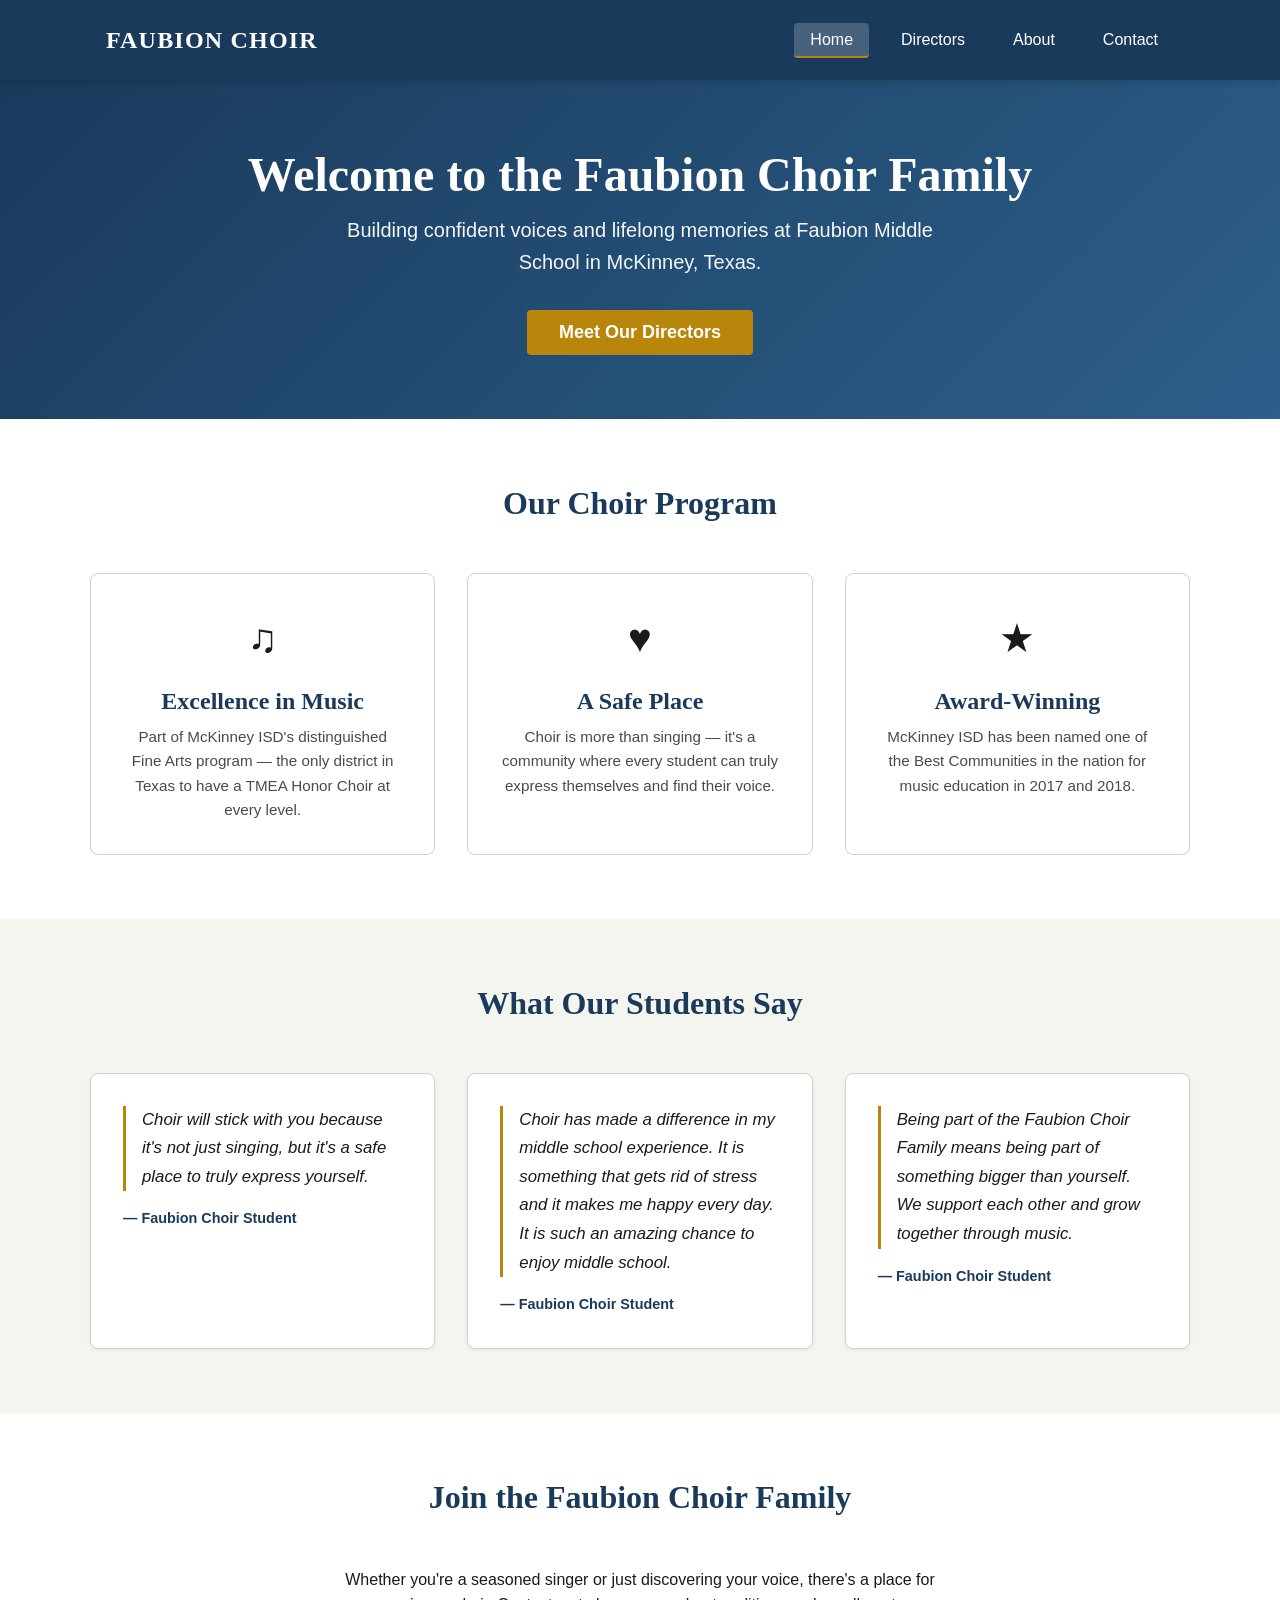
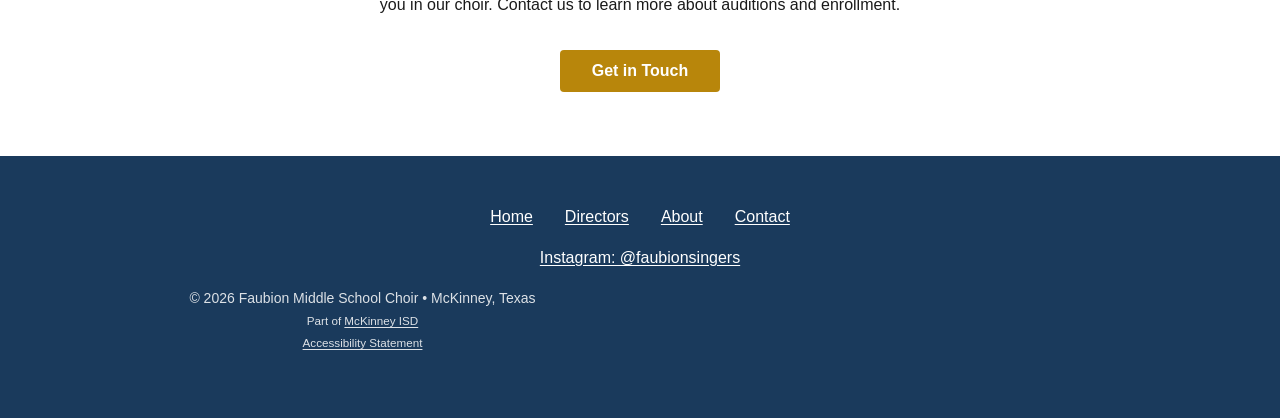
==== index.html @ 10876314 "Add ADA/WCAG 2.1 AA compliant Faubion Choir website Create a fully accessible version of faubionchoi" ====
<!DOCTYPE html>
<html lang="en">
<head>
  <meta charset="UTF-8">
  <meta name="viewport" content="width=device-width, initial-scale=1.0">
  <meta name="description" content="Welcome to the Faubion Choir Family at Faubion Middle School in McKinney, Texas. Join our award-winning choir program led by Ms. Bridgette Pineau.">
  <title>FAUBION CHOIR - Home</title>
  <link rel="stylesheet" href="css/style.css">
</head>
<body>
  <!-- Skip Navigation - ADA requirement for keyboard users -->
  <a href="#main-content" class="skip-link">Skip to main content</a>

  <!-- Site Header -->
  <header class="site-header" role="banner">
    <div class="header-inner">
      <div class="site-logo">
        <a href="index.html" aria-label="Faubion Choir - Home">FAUBION CHOIR</a>
      </div>

      <button id="nav-toggle" class="nav-toggle" aria-expanded="false" aria-controls="main-nav" aria-label="Toggle navigation menu">
        <span class="hamburger-icon" aria-hidden="true">&#9776;</span>
        <span class="close-icon" aria-hidden="true">&#10005;</span>
      </button>

      <nav id="main-nav" class="main-nav" aria-label="Main navigation">
        <ul role="list">
          <li><a href="index.html" aria-current="page">Home</a></li>
          <li><a href="directors.html">Directors</a></li>
          <li><a href="about.html">About</a></li>
          <li><a href="contact.html">Contact</a></li>
        </ul>
      </nav>
    </div>
  </header>

  <!-- Main Content -->
  <main id="main-content">
    <!-- Hero Section -->
    <section class="hero" aria-labelledby="hero-heading">
      <h1 id="hero-heading">Welcome to the Faubion Choir Family</h1>
      <p>Building confident voices and lifelong memories at Faubion Middle School in McKinney, Texas.</p>
      <a href="directors.html" class="cta-btn">Meet Our Directors</a>
    </section>

    <!-- About the Program -->
    <section class="section" aria-labelledby="about-heading">
      <div class="section-inner">
        <h2 id="about-heading">Our Choir Program</h2>
        <div class="info-grid">
          <div class="info-card">
            <span class="icon" aria-hidden="true">&#9835;</span>
            <h3>Excellence in Music</h3>
            <p>Part of McKinney ISD's distinguished Fine Arts program &mdash; the only district in Texas to have a TMEA Honor Choir at every level.</p>
          </div>
          <div class="info-card">
            <span class="icon" aria-hidden="true">&#9829;</span>
            <h3>A Safe Place</h3>
            <p>Choir is more than singing &mdash; it's a community where every student can truly express themselves and find their voice.</p>
          </div>
          <div class="info-card">
            <span class="icon" aria-hidden="true">&#9733;</span>
            <h3>Award-Winning</h3>
            <p>McKinney ISD has been named one of the Best Communities in the nation for music education in 2017 and 2018.</p>
          </div>
        </div>
      </div>
    </section>

    <!-- Student Testimonials -->
    <section class="section section--alt" aria-labelledby="testimonials-heading">
      <div class="section-inner">
        <h2 id="testimonials-heading">What Our Students Say</h2>
        <div class="testimonials">
          <div class="testimonial-card">
            <blockquote>
              <p>Choir will stick with you because it's not just singing, but it's a safe place to truly express yourself.</p>
            </blockquote>
            <cite>&mdash; Faubion Choir Student</cite>
          </div>
          <div class="testimonial-card">
            <blockquote>
              <p>Choir has made a difference in my middle school experience. It is something that gets rid of stress and it makes me happy every day. It is such an amazing chance to enjoy middle school.</p>
            </blockquote>
            <cite>&mdash; Faubion Choir Student</cite>
          </div>
          <div class="testimonial-card">
            <blockquote>
              <p>Being part of the Faubion Choir Family means being part of something bigger than yourself. We support each other and grow together through music.</p>
            </blockquote>
            <cite>&mdash; Faubion Choir Student</cite>
          </div>
        </div>
      </div>
    </section>

    <!-- Call to Action -->
    <section class="section" aria-labelledby="join-heading">
      <div class="section-inner" style="text-align: center;">
        <h2 id="join-heading">Join the Faubion Choir Family</h2>
        <p style="margin: 0 auto var(--space-lg); max-width: 600px;">Whether you're a seasoned singer or just discovering your voice, there's a place for you in our choir. Contact us to learn more about auditions and enrollment.</p>
        <a href="contact.html" class="cta-btn" style="background-color: var(--color-accent); color: var(--color-white); display: inline-block; padding: var(--space-sm) var(--space-lg); text-decoration: none; font-weight: 600; border-radius: 4px;">Get in Touch</a>
      </div>
    </section>
  </main>

  <!-- Site Footer -->
  <footer class="site-footer" role="contentinfo">
    <div class="footer-inner">
      <nav class="footer-nav" aria-label="Footer navigation">
        <ul role="list">
          <li><a href="index.html">Home</a></li>
          <li><a href="directors.html">Directors</a></li>
          <li><a href="about.html">About</a></li>
          <li><a href="contact.html">Contact</a></li>
        </ul>
      </nav>
      <div class="footer-social">
        <a href="https://www.instagram.com/faubionsingers/" target="_blank" rel="noopener noreferrer" aria-label="Faubion Choir on Instagram (opens in new window)">
          Instagram: @faubionsingers
        </a>
      </div>
      <p class="footer-copy">
        &copy; 2026 Faubion Middle School Choir &bull; McKinney, Texas<br>
        <small>Part of <a href="https://www.mckinneyisd.net" target="_blank" rel="noopener noreferrer">McKinney ISD</a></small><br>
        <small><a href="accessibility.html">Accessibility Statement</a></small>
      </p>
    </div>
  </footer>

  <script src="js/main.js"></script>
</body>
</html>
---- css/style.css ----
/* ===== CSS Custom Properties ===== */
:root {
  /* Colors - WCAG AA contrast ratios verified */
  --color-primary: #1a3a5c;       /* Dark navy - 10.5:1 on white */
  --color-primary-light: #2c5f8a; /* Medium navy - 5.2:1 on white */
  --color-accent: #b8860b;        /* Dark goldenrod - 4.6:1 on white */
  --color-accent-dark: #8b6508;   /* Darker gold - 5.8:1 on white */
  --color-text: #1a1a1a;          /* Near black - 16.6:1 on white */
  --color-text-light: #4a4a4a;    /* Dark gray - 8.6:1 on white */
  --color-bg: #ffffff;
  --color-bg-alt: #f5f5f0;
  --color-bg-dark: #1a3a5c;
  --color-border: #d0d0d0;
  --color-focus: #2c5f8a;
  --color-white: #ffffff;
  --color-error: #c0392b;

  /* Typography */
  --font-heading: 'Georgia', 'Times New Roman', serif;
  --font-body: 'Segoe UI', 'Helvetica Neue', Arial, sans-serif;

  /* Spacing */
  --space-xs: 0.25rem;
  --space-sm: 0.5rem;
  --space-md: 1rem;
  --space-lg: 2rem;
  --space-xl: 3rem;
  --space-2xl: 4rem;

  /* Layout */
  --max-width: 1100px;
  --header-height: 80px;
}

/* ===== Reset & Base ===== */
*,
*::before,
*::after {
  box-sizing: border-box;
  margin: 0;
  padding: 0;
}

html {
  font-size: 100%;
  scroll-behavior: smooth;
}

/* Respect reduced motion preference */
@media (prefers-reduced-motion: reduce) {
  html {
    scroll-behavior: auto;
  }
  *,
  *::before,
  *::after {
    animation-duration: 0.01ms !important;
    animation-iteration-count: 1 !important;
    transition-duration: 0.01ms !important;
  }
}

body {
  font-family: var(--font-body);
  font-size: 1rem;
  line-height: 1.6;
  color: var(--color-text);
  background-color: var(--color-bg);
  -webkit-text-size-adjust: 100%;
}

/* ===== Focus Styles (ADA Critical) ===== */
:focus-visible {
  outline: 3px solid var(--color-focus);
  outline-offset: 2px;
}

:focus:not(:focus-visible) {
  outline: none;
}

/* ===== Skip Navigation (ADA Critical) ===== */
.skip-link {
  position: absolute;
  top: -100%;
  left: var(--space-md);
  background: var(--color-primary);
  color: var(--color-white);
  padding: var(--space-sm) var(--space-md);
  z-index: 1000;
  font-size: 0.875rem;
  text-decoration: none;
  border-radius: 0 0 4px 4px;
}

.skip-link:focus {
  top: 0;
}

/* ===== Typography ===== */
h1, h2, h3, h4 {
  font-family: var(--font-heading);
  color: var(--color-primary);
  line-height: 1.3;
}

h1 {
  font-size: clamp(1.75rem, 4vw, 2.5rem);
  margin-bottom: var(--space-md);
}

h2 {
  font-size: clamp(1.5rem, 3vw, 2rem);
  margin-bottom: var(--space-md);
}

h3 {
  font-size: clamp(1.125rem, 2.5vw, 1.5rem);
  margin-bottom: var(--space-sm);
}

p {
  margin-bottom: var(--space-md);
  max-width: 70ch; /* Improve readability */
}

a {
  color: var(--color-primary-light);
  text-decoration: underline;
  text-underline-offset: 2px;
}

a:hover {
  color: var(--color-accent-dark);
}

img {
  max-width: 100%;
  height: auto;
  display: block;
}

/* ===== Visually Hidden (Screen Reader Only) ===== */
.sr-only {
  position: absolute;
  width: 1px;
  height: 1px;
  padding: 0;
  margin: -1px;
  overflow: hidden;
  clip: rect(0, 0, 0, 0);
  white-space: nowrap;
  border: 0;
}

/* ===== Header & Navigation ===== */
.site-header {
  background-color: var(--color-bg-dark);
  color: var(--color-white);
  position: sticky;
  top: 0;
  z-index: 100;
  box-shadow: 0 2px 8px rgba(0, 0, 0, 0.15);
}

.header-inner {
  max-width: var(--max-width);
  margin: 0 auto;
  padding: 0 var(--space-md);
  display: flex;
  align-items: center;
  justify-content: space-between;
  min-height: var(--header-height);
}

.site-logo a {
  color: var(--color-white);
  text-decoration: none;
  font-family: var(--font-heading);
  font-size: 1.5rem;
  font-weight: bold;
  letter-spacing: 0.05em;
}

.site-logo a:hover,
.site-logo a:focus-visible {
  color: var(--color-accent);
}

/* Main Navigation */
.main-nav ul {
  list-style: none;
  display: flex;
  gap: var(--space-md);
}

.main-nav a {
  color: var(--color-white);
  text-decoration: none;
  padding: var(--space-sm) var(--space-md);
  font-size: 1rem;
  font-weight: 500;
  border-radius: 4px;
  transition: background-color 0.2s ease;
}

.main-nav a:hover,
.main-nav a:focus-visible {
  background-color: rgba(255, 255, 255, 0.15);
}

.main-nav a[aria-current="page"] {
  background-color: rgba(255, 255, 255, 0.2);
  border-bottom: 2px solid var(--color-accent);
}

/* Mobile Nav Toggle */
.nav-toggle {
  display: none;
  background: none;
  border: none;
  color: var(--color-white);
  font-size: 1.5rem;
  cursor: pointer;
  padding: var(--space-sm);
  line-height: 1;
}

.nav-toggle[aria-expanded="true"] .hamburger-icon {
  display: none;
}

.nav-toggle[aria-expanded="false"] .close-icon,
.nav-toggle:not([aria-expanded]) .close-icon {
  display: none;
}

.nav-toggle[aria-expanded="true"] .close-icon {
  display: inline;
}

/* ===== Hero Section ===== */
.hero {
  background-color: var(--color-bg-dark);
  color: var(--color-white);
  text-align: center;
  padding: var(--space-2xl) var(--space-md);
  background-image: linear-gradient(135deg, var(--color-primary) 0%, #2c5f8a 100%);
}

.hero h1 {
  color: var(--color-white);
  font-size: clamp(2rem, 5vw, 3rem);
  margin-bottom: var(--space-sm);
}

.hero p {
  font-size: clamp(1rem, 2.5vw, 1.25rem);
  max-width: 600px;
  margin: 0 auto var(--space-lg);
  opacity: 0.95;
}

.hero .cta-btn {
  display: inline-block;
  background-color: var(--color-accent);
  color: var(--color-white);
  padding: var(--space-sm) var(--space-lg);
  text-decoration: none;
  font-size: 1.125rem;
  font-weight: 600;
  border-radius: 4px;
  transition: background-color 0.2s ease;
}

.hero .cta-btn:hover,
.hero .cta-btn:focus-visible {
  background-color: var(--color-accent-dark);
}

/* ===== Main Content ===== */
main {
  min-height: 60vh;
}

.container {
  max-width: var(--max-width);
  margin: 0 auto;
  padding: var(--space-2xl) var(--space-md);
}

/* ===== Section Styles ===== */
.section {
  padding: var(--space-2xl) var(--space-md);
}

.section--alt {
  background-color: var(--color-bg-alt);
}

.section-inner {
  max-width: var(--max-width);
  margin: 0 auto;
}

.section h2 {
  text-align: center;
  margin-bottom: var(--space-xl);
}

/* ===== Testimonials ===== */
.testimonials {
  display: grid;
  grid-template-columns: repeat(auto-fit, minmax(280px, 1fr));
  gap: var(--space-lg);
}

.testimonial-card {
  background: var(--color-bg);
  border: 1px solid var(--color-border);
  border-radius: 8px;
  padding: var(--space-lg);
  box-shadow: 0 2px 4px rgba(0, 0, 0, 0.05);
}

.testimonial-card blockquote {
  font-style: italic;
  font-size: 1.05rem;
  line-height: 1.7;
  color: var(--color-text);
  margin-bottom: var(--space-md);
  border-left: 3px solid var(--color-accent);
  padding-left: var(--space-md);
}

.testimonial-card cite {
  display: block;
  font-style: normal;
  font-weight: 600;
  color: var(--color-primary);
  font-size: 0.9rem;
}

/* ===== Director Cards ===== */
.directors-grid {
  display: grid;
  grid-template-columns: repeat(auto-fit, minmax(300px, 1fr));
  gap: var(--space-xl);
}

.director-card {
  background: var(--color-bg);
  border: 1px solid var(--color-border);
  border-radius: 8px;
  overflow: hidden;
  box-shadow: 0 2px 8px rgba(0, 0, 0, 0.08);
}

.director-card .director-photo {
  width: 100%;
  aspect-ratio: 4 / 3;
  object-fit: cover;
  background-color: var(--color-bg-alt);
}

.director-card .director-info {
  padding: var(--space-lg);
}

.director-card h3 {
  margin-bottom: var(--space-xs);
}

.director-card .director-title {
  color: var(--color-accent-dark);
  font-weight: 600;
  font-size: 0.95rem;
  margin-bottom: var(--space-md);
}

.director-card p {
  color: var(--color-text-light);
  font-size: 0.95rem;
  line-height: 1.7;
}

/* ===== Info Cards ===== */
.info-grid {
  display: grid;
  grid-template-columns: repeat(auto-fit, minmax(250px, 1fr));
  gap: var(--space-lg);
}

.info-card {
  text-align: center;
  padding: var(--space-lg);
  background: var(--color-bg);
  border-radius: 8px;
  border: 1px solid var(--color-border);
}

.info-card .icon {
  font-size: 2.5rem;
  margin-bottom: var(--space-md);
  display: block;
}

.info-card h3 {
  margin-bottom: var(--space-sm);
}

.info-card p {
  color: var(--color-text-light);
  font-size: 0.95rem;
  margin: 0 auto;
}

/* ===== Footer ===== */
.site-footer {
  background-color: var(--color-bg-dark);
  color: var(--color-white);
  text-align: center;
  padding: var(--space-xl) var(--space-md);
}

.footer-inner {
  max-width: var(--max-width);
  margin: 0 auto;
}

.site-footer a {
  color: var(--color-white);
  text-decoration: underline;
}

.site-footer a:hover,
.site-footer a:focus-visible {
  color: var(--color-accent);
}

.footer-nav {
  margin-bottom: var(--space-md);
}

.footer-nav ul {
  list-style: none;
  display: flex;
  justify-content: center;
  gap: var(--space-lg);
  flex-wrap: wrap;
}

.footer-social {
  margin-bottom: var(--space-md);
}

.footer-social a {
  display: inline-flex;
  align-items: center;
  gap: var(--space-xs);
  margin: 0 var(--space-sm);
}

.footer-copy {
  font-size: 0.875rem;
  opacity: 0.85;
}

/* ===== Responsive Design ===== */
@media (max-width: 768px) {
  .nav-toggle {
    display: block;
  }

  .main-nav {
    display: none;
    position: absolute;
    top: var(--header-height);
    left: 0;
    right: 0;
    background-color: var(--color-bg-dark);
    box-shadow: 0 4px 8px rgba(0, 0, 0, 0.2);
  }

  .main-nav.is-open {
    display: block;
  }

  .main-nav ul {
    flex-direction: column;
    padding: var(--space-md);
    gap: var(--space-xs);
  }

  .main-nav a {
    display: block;
    padding: var(--space-sm) var(--space-md);
  }

  .hero {
    padding: var(--space-xl) var(--space-md);
  }

  .directors-grid {
    grid-template-columns: 1fr;
  }

  .footer-nav ul {
    flex-direction: column;
    gap: var(--space-sm);
  }
}

/* ===== High Contrast Mode ===== */
@media (prefers-contrast: high) {
  :root {
    --color-border: #000000;
    --color-text-light: #1a1a1a;
  }

  .testimonial-card,
  .director-card,
  .info-card {
    border-width: 2px;
  }
}

/* ===== Print Styles ===== */
@media print {
  .site-header,
  .site-footer,
  .skip-link,
  .nav-toggle {
    display: none;
  }

  body {
    font-size: 12pt;
    color: #000;
    background: #fff;
  }

  a {
    color: #000;
    text-decoration: underline;
  }

  .hero {
    background: #fff;
    color: #000;
    padding: 1rem 0;
  }

  .hero h1 {
    color: #000;
  }
}
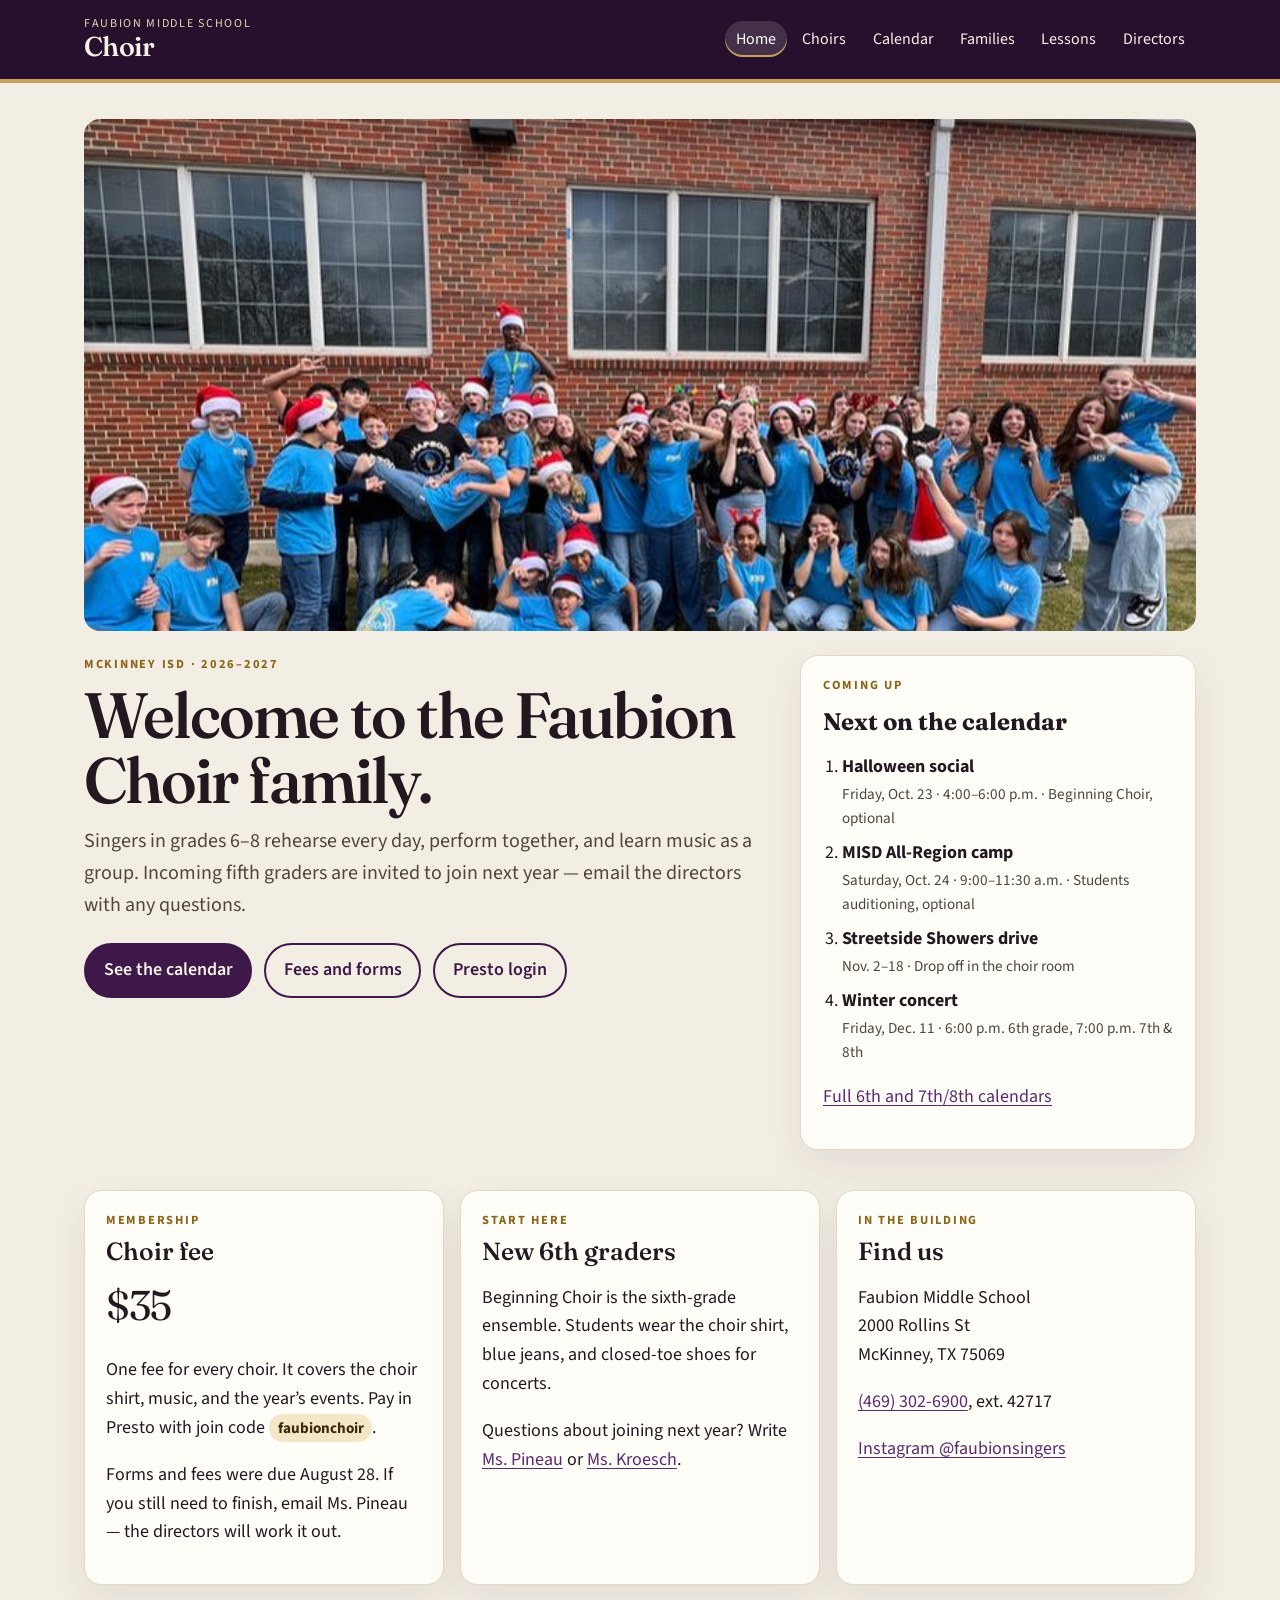
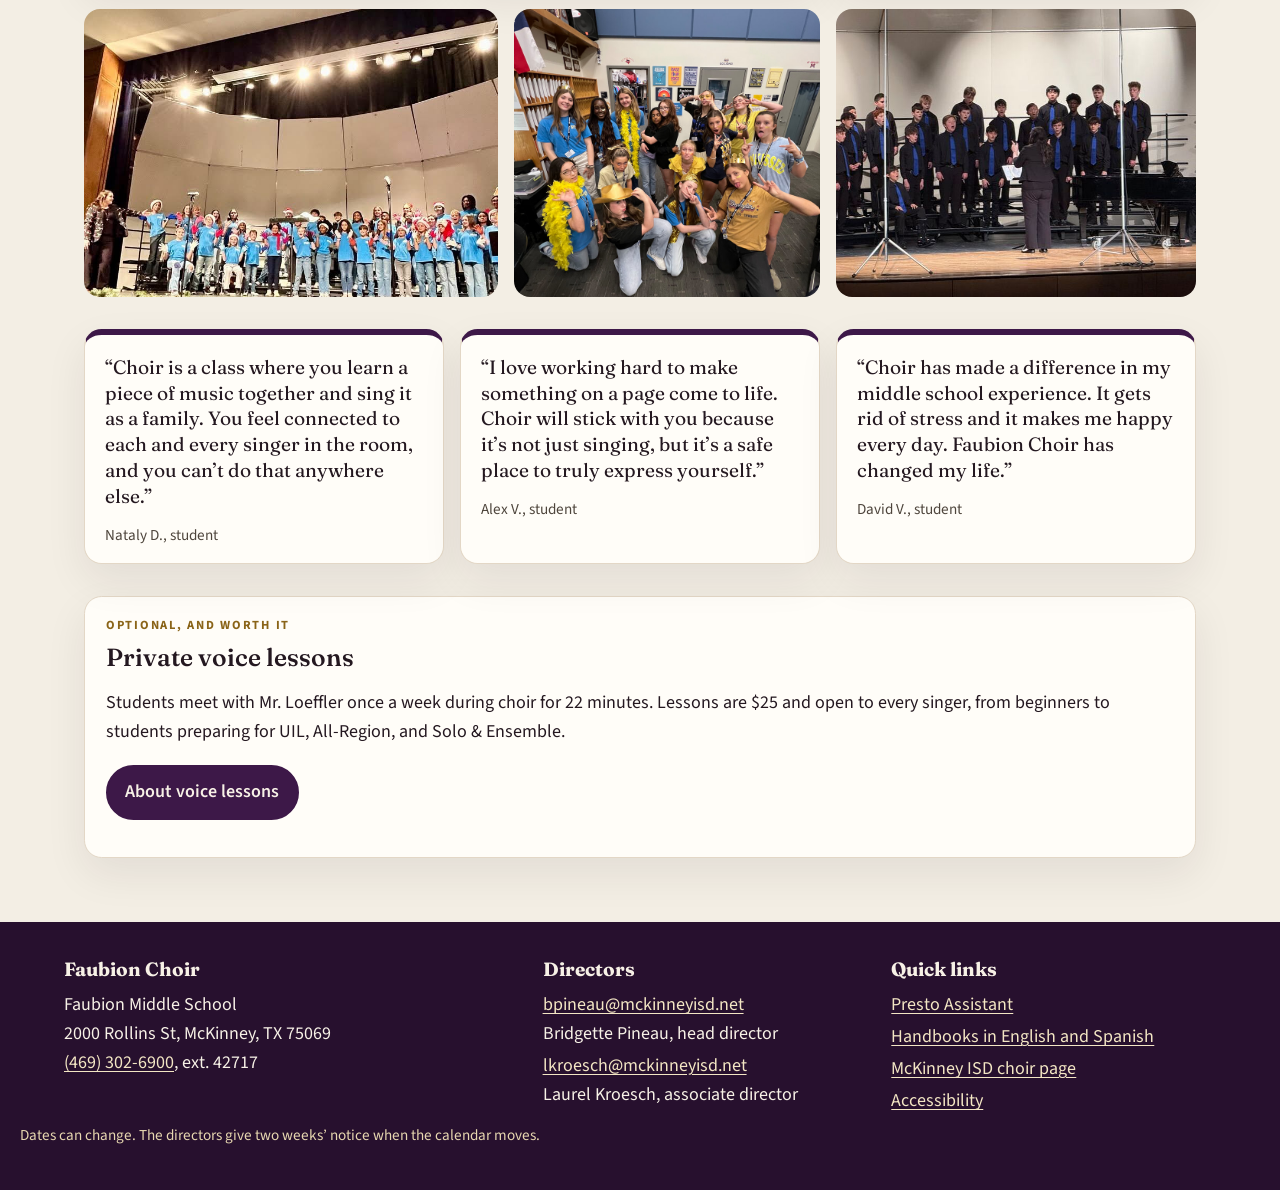
==== commit 66112622: "Add a static Faubion Choir site that can be hosted for free. Co-authored-by: Cursor <cursoragent@cur" ====
--- a/index.html
+++ b/index.html
@@ -1,133 +1,155 @@
 <!DOCTYPE html>
 <html lang="en">
 <head>
-  <meta charset="UTF-8">
-  <meta name="viewport" content="width=device-width, initial-scale=1.0">
-  <meta name="description" content="Welcome to the Faubion Choir Family at Faubion Middle School in McKinney, Texas. Join our award-winning choir program led by Ms. Bridgette Pineau.">
-  <title>FAUBION CHOIR - Home</title>
+  <meta charset="utf-8">
+  <meta name="viewport" content="width=device-width, initial-scale=1">
+  <title>Faubion Choir</title>
+  <meta name="description" content="Faubion Middle School Choir in McKinney ISD. Fees, forms, calendars, ensembles, and private lessons for the 2026–2027 school year.">
+  <link rel="icon" href="favicon.svg" type="image/svg+xml">
+  <link rel="preconnect" href="https://fonts.googleapis.com">
+  <link rel="preconnect" href="https://fonts.gstatic.com" crossorigin>
+  <link href="https://fonts.googleapis.com/css2?family=Fraunces:opsz,wght@9..144,560;9..144,640&family=Source+Sans+3:wght@400;600;700&display=swap" rel="stylesheet">
   <link rel="stylesheet" href="css/style.css">
 </head>
 <body>
-  <!-- Skip Navigation - ADA requirement for keyboard users -->
-  <a href="#main-content" class="skip-link">Skip to main content</a>
-
-  <!-- Site Header -->
-  <header class="site-header" role="banner">
+  <a class="skip" href="#main">Skip to content</a>
+  <header class="site-header">
     <div class="header-inner">
-      <div class="site-logo">
-        <a href="index.html" aria-label="Faubion Choir - Home">FAUBION CHOIR</a>
-      </div>
-
-      <button id="nav-toggle" class="nav-toggle" aria-expanded="false" aria-controls="main-nav" aria-label="Toggle navigation menu">
-        <span class="hamburger-icon" aria-hidden="true">&#9776;</span>
-        <span class="close-icon" aria-hidden="true">&#10005;</span>
-      </button>
-
-      <nav id="main-nav" class="main-nav" aria-label="Main navigation">
-        <ul role="list">
+      <a class="brand" href="index.html">
+        <span class="brand-kicker">Faubion Middle School</span>
+        <span class="brand-name">Choir</span>
+      </a>
+      <button class="nav-toggle" type="button" aria-expanded="false" aria-controls="site-nav">Menu</button>
+      <nav class="site-nav" id="site-nav" aria-label="Primary">
+        <ul>
           <li><a href="index.html" aria-current="page">Home</a></li>
+          <li><a href="choirs.html">Choirs</a></li>
+          <li><a href="calendar.html">Calendar</a></li>
+          <li><a href="families.html">Families</a></li>
+          <li><a href="lessons.html">Lessons</a></li>
           <li><a href="directors.html">Directors</a></li>
-          <li><a href="about.html">About</a></li>
-          <li><a href="contact.html">Contact</a></li>
         </ul>
       </nav>
     </div>
   </header>
 
-  <!-- Main Content -->
-  <main id="main-content">
-    <!-- Hero Section -->
-    <section class="hero" aria-labelledby="hero-heading">
-      <h1 id="hero-heading">Welcome to the Faubion Choir Family</h1>
-      <p>Building confident voices and lifelong memories at Faubion Middle School in McKinney, Texas.</p>
-      <a href="directors.html" class="cta-btn">Meet Our Directors</a>
+  <main id="main">
+    <figure class="hero-figure">
+      <img src="images/hero.jpg" width="799" height="577" alt="Faubion Choir singers in blue shirts posing on the grass outside the school, many wearing Santa hats.">
+    </figure>
+    <section class="hero">
+      <div class="hero-copy">
+        <p class="kicker">McKinney ISD · 2026–2027</p>
+        <h1>Welcome to the Faubion Choir family.</h1>
+        <p class="lede">Singers in grades 6–8 rehearse every day, perform together, and learn music as a group. Incoming fifth graders are invited to join next year — email the directors with any questions.</p>
+        <div class="actions">
+          <a class="button" href="calendar.html">See the calendar</a>
+          <a class="button secondary" href="families.html">Fees and forms</a>
+          <a class="button secondary" href="https://app.presto-assistant.com">Presto login</a>
+        </div>
+      </div>
+      <aside class="next-card">
+        <p class="kicker">Coming up</p>
+        <h2>Next on the calendar</h2>
+        <ol>
+          <li data-end="2026-10-23">
+            <strong>Halloween social</strong>
+            <span class="when">Friday, Oct. 23 · 4:00–6:00 p.m. · Beginning Choir, optional</span>
+          </li>
+          <li data-end="2026-10-24">
+            <strong>MISD All-Region camp</strong>
+            <span class="when">Saturday, Oct. 24 · 9:00–11:30 a.m. · Students auditioning, optional</span>
+          </li>
+          <li data-end="2026-11-18">
+            <strong>Streetside Showers drive</strong>
+            <span class="when">Nov. 2–18 · Drop off in the choir room</span>
+          </li>
+          <li data-end="2026-12-11">
+            <strong>Winter concert</strong>
+            <span class="when">Friday, Dec. 11 · 6:00 p.m. 6th grade, 7:00 p.m. 7th &amp; 8th</span>
+          </li>
+        </ol>
+        <p><a href="calendar.html">Full 6th and 7th/8th calendars</a></p>
+      </aside>
     </section>
 
-    <!-- About the Program -->
-    <section class="section" aria-labelledby="about-heading">
-      <div class="section-inner">
-        <h2 id="about-heading">Our Choir Program</h2>
-        <div class="info-grid">
-          <div class="info-card">
-            <span class="icon" aria-hidden="true">&#9835;</span>
-            <h3>Excellence in Music</h3>
-            <p>Part of McKinney ISD's distinguished Fine Arts program &mdash; the only district in Texas to have a TMEA Honor Choir at every level.</p>
-          </div>
-          <div class="info-card">
-            <span class="icon" aria-hidden="true">&#9829;</span>
-            <h3>A Safe Place</h3>
-            <p>Choir is more than singing &mdash; it's a community where every student can truly express themselves and find their voice.</p>
-          </div>
-          <div class="info-card">
-            <span class="icon" aria-hidden="true">&#9733;</span>
-            <h3>Award-Winning</h3>
-            <p>McKinney ISD has been named one of the Best Communities in the nation for music education in 2017 and 2018.</p>
-          </div>
-        </div>
-      </div>
-    </section>
+    <div class="grid-3">
+      <article class="card">
+        <p class="kicker">Membership</p>
+        <h2>Choir fee</h2>
+        <p class="fee">$35</p>
+        <p>One fee for every choir. It covers the choir shirt, music, and the year’s events. Pay in Presto with join code <span class="pill">faubionchoir</span>.</p>
+        <p>Forms and fees were due August 28. If you still need to finish, email Ms. Pineau — the directors will work it out.</p>
+      </article>
+      <article class="card">
+        <p class="kicker">Start here</p>
+        <h2>New 6th graders</h2>
+        <p>Beginning Choir is the sixth-grade ensemble. Students wear the choir shirt, blue jeans, and closed-toe shoes for concerts.</p>
+        <p>Questions about joining next year? Write <a href="mailto:bpineau@mckinneyisd.net">Ms. Pineau</a> or <a href="mailto:lkroesch@mckinneyisd.net">Ms. Kroesch</a>.</p>
+      </article>
+      <article class="card">
+        <p class="kicker">In the building</p>
+        <h2>Find us</h2>
+        <p>Faubion Middle School<br>2000 Rollins St<br>McKinney, TX 75069</p>
+        <p><a href="tel:+14693026900">(469) 302-6900</a>, ext. 42717</p>
+        <p><a href="https://www.instagram.com/faubionsingers/">Instagram @faubionsingers</a></p>
+      </article>
+    </div>
 
-    <!-- Student Testimonials -->
-    <section class="section section--alt" aria-labelledby="testimonials-heading">
-      <div class="section-inner">
-        <h2 id="testimonials-heading">What Our Students Say</h2>
-        <div class="testimonials">
-          <div class="testimonial-card">
-            <blockquote>
-              <p>Choir will stick with you because it's not just singing, but it's a safe place to truly express yourself.</p>
-            </blockquote>
-            <cite>&mdash; Faubion Choir Student</cite>
-          </div>
-          <div class="testimonial-card">
-            <blockquote>
-              <p>Choir has made a difference in my middle school experience. It is something that gets rid of stress and it makes me happy every day. It is such an amazing chance to enjoy middle school.</p>
-            </blockquote>
-            <cite>&mdash; Faubion Choir Student</cite>
-          </div>
-          <div class="testimonial-card">
-            <blockquote>
-              <p>Being part of the Faubion Choir Family means being part of something bigger than yourself. We support each other and grow together through music.</p>
-            </blockquote>
-            <cite>&mdash; Faubion Choir Student</cite>
-          </div>
-        </div>
-      </div>
-    </section>
+    <div class="photo-row">
+      <img src="images/choir-group.jpg" width="750" height="750" alt="Choir students in blue shirts singing a holiday concert on stage, with garland along the front of the stage.">
+      <img src="images/choir-rehearsal.jpg" width="800" height="1067" alt="Singers crowded together in the choir room wearing crowns, boas, and gold face paint.">
+      <img src="images/concert.jpg" width="882" height="553" alt="Tenor and bass singers in black shirts and blue ties performing on risers with a conductor and pianist.">
+    </div>
 
-    <!-- Call to Action -->
-    <section class="section" aria-labelledby="join-heading">
-      <div class="section-inner" style="text-align: center;">
-        <h2 id="join-heading">Join the Faubion Choir Family</h2>
-        <p style="margin: 0 auto var(--space-lg); max-width: 600px;">Whether you're a seasoned singer or just discovering your voice, there's a place for you in our choir. Contact us to learn more about auditions and enrollment.</p>
-        <a href="contact.html" class="cta-btn" style="background-color: var(--color-accent); color: var(--color-white); display: inline-block; padding: var(--space-sm) var(--space-lg); text-decoration: none; font-weight: 600; border-radius: 4px;">Get in Touch</a>
-      </div>
+    <div class="quotes">
+      <blockquote class="quote">
+        <p>“Choir is a class where you learn a piece of music together and sing it as a family. You feel connected to each and every singer in the room, and you can’t do that anywhere else.”</p>
+        <footer>Nataly D., student</footer>
+      </blockquote>
+      <blockquote class="quote">
+        <p>“I love working hard to make something on a page come to life. Choir will stick with you because it’s not just singing, but it’s a safe place to truly express yourself.”</p>
+        <footer>Alex V., student</footer>
+      </blockquote>
+      <blockquote class="quote">
+        <p>“Choir has made a difference in my middle school experience. It gets rid of stress and it makes me happy every day. Faubion Choir has changed my life.”</p>
+        <footer>David V., student</footer>
+      </blockquote>
+    </div>
+
+    <section class="panel">
+      <p class="kicker">Optional, and worth it</p>
+      <h2>Private voice lessons</h2>
+      <p>Students meet with Mr. Loeffler once a week during choir for 22 minutes. Lessons are $25 and open to every singer, from beginners to students preparing for UIL, All-Region, and Solo &amp; Ensemble.</p>
+      <p><a class="button" href="lessons.html">About voice lessons</a></p>
     </section>
   </main>
 
-  <!-- Site Footer -->
-  <footer class="site-footer" role="contentinfo">
+  <footer class="site-footer">
     <div class="footer-inner">
-      <nav class="footer-nav" aria-label="Footer navigation">
-        <ul role="list">
-          <li><a href="index.html">Home</a></li>
-          <li><a href="directors.html">Directors</a></li>
-          <li><a href="about.html">About</a></li>
-          <li><a href="contact.html">Contact</a></li>
-        </ul>
-      </nav>
-      <div class="footer-social">
-        <a href="https://www.instagram.com/faubionsingers/" target="_blank" rel="noopener noreferrer" aria-label="Faubion Choir on Instagram (opens in new window)">
-          Instagram: @faubionsingers
-        </a>
+      <div>
+        <h2>Faubion Choir</h2>
+        <address>
+          Faubion Middle School<br>
+          2000 Rollins St, McKinney, TX 75069<br>
+          <a href="tel:+14693026900">(469) 302-6900</a>, ext. 42717
+        </address>
       </div>
-      <p class="footer-copy">
-        &copy; 2026 Faubion Middle School Choir &bull; McKinney, Texas<br>
-        <small>Part of <a href="https://www.mckinneyisd.net" target="_blank" rel="noopener noreferrer">McKinney ISD</a></small><br>
-        <small><a href="accessibility.html">Accessibility Statement</a></small>
-      </p>
+      <div>
+        <h2>Directors</h2>
+        <p><a href="mailto:bpineau@mckinneyisd.net">bpineau@mckinneyisd.net</a><br>Bridgette Pineau, head director</p>
+        <p><a href="mailto:lkroesch@mckinneyisd.net">lkroesch@mckinneyisd.net</a><br>Laurel Kroesch, associate director</p>
+      </div>
+      <div>
+        <h2>Quick links</h2>
+        <p><a href="https://app.presto-assistant.com">Presto Assistant</a></p>
+        <p><a href="families.html">Handbooks in English and Spanish</a></p>
+        <p><a href="https://www.mckinneyisd.net/o/fas/page/fms-choir/">McKinney ISD choir page</a></p>
+        <p><a href="accessibility.html">Accessibility</a></p>
+      </div>
     </div>
+    <p class="fine-print">Dates can change. The directors give two weeks’ notice when the calendar moves.</p>
   </footer>
-
   <script src="js/main.js"></script>
 </body>
 </html>
--- a/css/style.css
+++ b/css/style.css
@@ -1,557 +1,633 @@
-/* ===== CSS Custom Properties ===== */
 :root {
-  /* Colors - WCAG AA contrast ratios verified */
-  --color-primary: #1a3a5c;       /* Dark navy - 10.5:1 on white */
-  --color-primary-light: #2c5f8a; /* Medium navy - 5.2:1 on white */
-  --color-accent: #b8860b;        /* Dark goldenrod - 4.6:1 on white */
-  --color-accent-dark: #8b6508;   /* Darker gold - 5.8:1 on white */
-  --color-text: #1a1a1a;          /* Near black - 16.6:1 on white */
-  --color-text-light: #4a4a4a;    /* Dark gray - 8.6:1 on white */
-  --color-bg: #ffffff;
-  --color-bg-alt: #f5f5f0;
-  --color-bg-dark: #1a3a5c;
-  --color-border: #d0d0d0;
-  --color-focus: #2c5f8a;
-  --color-white: #ffffff;
-  --color-error: #c0392b;
-
-  /* Typography */
-  --font-heading: 'Georgia', 'Times New Roman', serif;
-  --font-body: 'Segoe UI', 'Helvetica Neue', Arial, sans-serif;
-
-  /* Spacing */
-  --space-xs: 0.25rem;
-  --space-sm: 0.5rem;
-  --space-md: 1rem;
-  --space-lg: 2rem;
-  --space-xl: 3rem;
-  --space-2xl: 4rem;
-
-  /* Layout */
-  --max-width: 1100px;
-  --header-height: 80px;
-}
-
-/* ===== Reset & Base ===== */
+  --ink: #241820;
+  --ink-soft: #4e453c;
+  --plum: #3d1848;
+  --plum-deep: #27102e;
+  --plum-mid: #5a2a70;
+  --gold: #8a6418;
+  --paper: #f3eee4;
+  --card: #fffdf8;
+  --line: #e3d7c6;
+  --focus: #8a4b00;
+  --serif: "Fraunces", "Iowan Old Style", Palatino, Georgia, serif;
+  --sans: "Source Sans 3", "Segoe UI", sans-serif;
+  --shadow: 0 16px 40px rgba(36, 24, 32, 0.08);
+  --max: 72rem;
+}
+
 *,
 *::before,
 *::after {
   box-sizing: border-box;
+}
+
+html {
+  scroll-behavior: smooth;
+}
+
+body {
+  margin: 0;
+  background:
+    radial-gradient(1200px 500px at 100% -10%, rgba(198, 161, 90, 0.18), transparent 55%),
+    var(--paper);
+  color: var(--ink);
+  font-family: var(--sans);
+  font-size: 1.125rem;
+  line-height: 1.6;
+}
+
+img {
+  max-width: 100%;
+  height: auto;
+}
+
+a {
+  color: var(--plum-mid);
+  text-underline-offset: 0.18em;
+}
+
+a:hover {
+  color: var(--plum);
+}
+
+:focus-visible {
+  outline: 3px solid var(--focus);
+  outline-offset: 3px;
+}
+
+.skip {
+  position: absolute;
+  left: 1rem;
+  top: 0;
+  transform: translateY(-120%);
+  background: var(--card);
+  color: var(--ink);
+  padding: 0.6rem 1rem;
+  z-index: 20;
+}
+
+.skip:focus {
+  transform: none;
+}
+
+.site-header {
+  background: var(--plum-deep);
+  color: #f7f1e6;
+  position: sticky;
+  top: 0;
+  z-index: 10;
+  border-bottom: 4px solid #c6a15a;
+}
+
+.header-inner {
+  max-width: var(--max);
+  margin: 0 auto;
+  padding: 0.85rem 1.25rem;
+  display: flex;
+  align-items: center;
+  gap: 1rem;
+}
+
+.brand {
+  color: inherit;
+  text-decoration: none;
+  margin-right: auto;
+}
+
+.brand-kicker {
+  display: block;
+  font-size: 0.75rem;
+  letter-spacing: 0.14em;
+  text-transform: uppercase;
+  color: #e7d7b0;
+}
+
+.brand-name {
+  font-family: var(--serif);
+  font-size: 1.7rem;
+  font-weight: 560;
+  letter-spacing: -0.02em;
+  line-height: 1;
+}
+
+.nav-toggle {
+  display: none;
+  background: transparent;
+  color: #f7f1e6;
+  border: 1px solid rgba(247, 241, 230, 0.45);
+  border-radius: 999px;
+  padding: 0.4rem 0.9rem;
+  font: inherit;
+  font-size: 1rem;
+}
+
+.site-nav ul {
+  display: flex;
+  gap: 0.25rem;
+  list-style: none;
   margin: 0;
   padding: 0;
 }
 
-html {
-  font-size: 100%;
-  scroll-behavior: smooth;
-}
-
-/* Respect reduced motion preference */
+.site-nav a {
+  color: #f7f1e6;
+  text-decoration: none;
+  padding: 0.45rem 0.7rem;
+  border-radius: 999px;
+  font-size: 1rem;
+}
+
+.site-nav a:hover,
+.site-nav a[aria-current="page"] {
+  background: rgba(247, 241, 230, 0.14);
+  color: #fff;
+}
+
+.site-nav a[aria-current="page"] {
+  box-shadow: inset 0 -2px 0 #c6a15a;
+}
+
+main {
+  max-width: var(--max);
+  margin: 0 auto;
+  padding: 2.25rem 1.25rem 4rem;
+}
+
+.hero-figure {
+  margin: 0 0 1.5rem;
+}
+
+.hero-figure img,
+.photo-row img,
+.portrait,
+.ensemble img {
+  display: block;
+  width: 100%;
+  object-fit: cover;
+  border-radius: 1rem;
+}
+
+.hero-figure img {
+  max-height: 32rem;
+  object-position: center 35%;
+}
+
+.photo-row {
+  display: grid;
+  grid-template-columns: 1.15fr 0.85fr 1fr;
+  gap: 1rem;
+  margin: 1.5rem 0 2rem;
+}
+
+.photo-row img {
+  height: 18rem;
+}
+
+.portrait {
+  aspect-ratio: 4 / 5;
+  object-position: center top;
+  margin-bottom: 0.9rem;
+}
+
+.ensemble img {
+  aspect-ratio: 3 / 2;
+  margin: -1.2rem -1.3rem 0.9rem;
+  width: calc(100% + 2.6rem);
+  border-radius: 1rem 1rem 0 0;
+}
+
+.hero {
+  display: grid;
+  grid-template-columns: 1.4fr 0.8fr;
+  gap: 1.5rem;
+  align-items: stretch;
+  margin-bottom: 2.5rem;
+}
+
+.hero-copy h1,
+.page-head h1 {
+  font-family: var(--serif);
+  font-weight: 560;
+  font-size: clamp(2.4rem, 5vw, 4.4rem);
+  line-height: 1.02;
+  letter-spacing: -0.03em;
+  margin: 0 0 0.8rem;
+}
+
+.lede {
+  font-size: 1.25rem;
+  color: var(--ink-soft);
+  margin-top: 0;
+}
+
+.actions {
+  display: flex;
+  flex-wrap: wrap;
+  gap: 0.75rem;
+  margin-top: 1.4rem;
+}
+
+.button {
+  display: inline-block;
+  background: var(--plum);
+  color: #f7f1e6;
+  text-decoration: none;
+  padding: 0.7rem 1.1rem;
+  border-radius: 999px;
+  font-weight: 600;
+  border: 2px solid var(--plum);
+}
+
+.button:hover {
+  background: var(--plum-deep);
+  color: #fff;
+}
+
+.button.secondary {
+  background: transparent;
+  color: var(--plum);
+}
+
+.button.secondary:hover {
+  background: var(--plum);
+  color: #f7f1e6;
+}
+
+.next-card,
+.card,
+.quote,
+.person,
+.ensemble,
+.panel {
+  background: var(--card);
+  border: 1px solid var(--line);
+  border-radius: 1.1rem;
+  box-shadow: var(--shadow);
+}
+
+.next-card {
+  padding: 1.25rem 1.35rem;
+}
+
+.next-card h2,
+.section-title {
+  font-family: var(--serif);
+  font-size: 1.5rem;
+  margin: 0 0 0.75rem;
+}
+
+.next-card ol {
+  margin: 0;
+  padding-left: 1.2rem;
+}
+
+.next-card li {
+  margin: 0.55rem 0;
+}
+
+.next-card .when {
+  display: block;
+  font-size: 0.95rem;
+  color: var(--ink-soft);
+}
+
+.kicker {
+  letter-spacing: 0.14em;
+  text-transform: uppercase;
+  font-size: 0.78rem;
+  font-weight: 700;
+  color: var(--gold);
+  margin: 0 0 0.4rem;
+}
+
+.grid-3,
+.grid-2 {
+  display: grid;
+  gap: 1rem;
+}
+
+.grid-3 {
+  grid-template-columns: repeat(3, 1fr);
+}
+
+.grid-2 {
+  grid-template-columns: repeat(2, 1fr);
+}
+
+.card,
+.panel,
+.person,
+.ensemble {
+  padding: 1.2rem 1.3rem;
+}
+
+.ensemble {
+  overflow: hidden;
+  padding-top: 0;
+}
+
+.card h2,
+.panel h2,
+.person h2,
+.ensemble h2,
+.panel h3 {
+  font-family: var(--serif);
+  font-weight: 560;
+  line-height: 1.15;
+}
+
+.card h2,
+.panel h2,
+.person h2,
+.ensemble h2 {
+  font-size: 1.55rem;
+  margin: 0 0 0.4rem;
+}
+
+.panel h3 {
+  font-size: 1.2rem;
+  margin: 1rem 0 0.2rem;
+}
+
+.stack {
+  margin-top: 1rem;
+}
+
+.fee {
+  font-family: var(--serif);
+  font-size: 2.6rem;
+  margin: 0.2rem 0;
+  letter-spacing: -0.03em;
+}
+
+code,
+.pill {
+  font-family: ui-monospace, "Source Sans 3", sans-serif;
+}
+
+.pill {
+  display: inline-block;
+  background: #f3e7c8;
+  color: #3d2a08;
+  border-radius: 999px;
+  padding: 0.1rem 0.55rem;
+  font-weight: 700;
+  font-size: 0.95rem;
+}
+
+.quotes {
+  display: grid;
+  grid-template-columns: repeat(3, 1fr);
+  gap: 1rem;
+  margin: 2rem 0;
+}
+
+.quote {
+  margin: 0;
+  padding: 1.2rem 1.25rem 1rem;
+  border-top: 6px solid var(--plum);
+}
+
+.quote p {
+  font-family: var(--serif);
+  font-size: 1.2rem;
+  line-height: 1.35;
+  margin: 0 0 0.8rem;
+}
+
+.quote footer {
+  color: var(--ink-soft);
+  font-size: 0.95rem;
+}
+
+.page-head {
+  margin-bottom: 1.5rem;
+  max-width: 46rem;
+}
+
+.page-head p {
+  color: var(--ink-soft);
+  font-size: 1.2rem;
+}
+
+.badge {
+  display: inline-block;
+  border-radius: 999px;
+  padding: 0.05rem 0.5rem;
+  font-size: 0.8rem;
+  font-weight: 700;
+  letter-spacing: 0.03em;
+  text-transform: uppercase;
+  border: 1px solid currentColor;
+}
+
+.badge.required {
+  color: var(--plum);
+  background: #f6eef8;
+}
+
+.badge.optional {
+  color: #3f4a38;
+  background: #eef3e6;
+}
+
+.badge.note {
+  color: #3d2a08;
+  background: #f8f0dc;
+}
+
+.toolbar {
+  display: flex;
+  flex-wrap: wrap;
+  gap: 0.5rem;
+  margin: 0 0 1rem;
+}
+
+.toolbar button {
+  font: inherit;
+  background: var(--card);
+  border: 1px solid var(--line);
+  border-radius: 999px;
+  padding: 0.4rem 0.85rem;
+  cursor: pointer;
+}
+
+.toolbar button[aria-pressed="true"] {
+  background: var(--plum);
+  color: #f7f1e6;
+  border-color: var(--plum);
+}
+
+.table-wrap {
+  overflow-x: auto;
+  border: 1px solid var(--line);
+  border-radius: 1rem;
+  background: var(--card);
+  margin-bottom: 2rem;
+}
+
+table {
+  width: 100%;
+  border-collapse: collapse;
+  min-width: 46rem;
+}
+
+caption {
+  text-align: left;
+  font-family: var(--serif);
+  font-size: 1.6rem;
+  padding: 1rem 1rem 0.4rem;
+}
+
+th,
+td {
+  text-align: left;
+  padding: 0.7rem 1rem;
+  border-top: 1px solid var(--line);
+  vertical-align: top;
+}
+
+th {
+  font-size: 0.85rem;
+  letter-spacing: 0.06em;
+  text-transform: uppercase;
+  color: var(--ink-soft);
+}
+
+tr.is-past td {
+  color: var(--ink-soft);
+}
+
+tr.is-past .event-name {
+  text-decoration: line-through;
+  text-decoration-thickness: 1px;
+}
+
+body.hide-past tr.is-past,
+body.hide-past .next-card li.is-past {
+  display: none;
+}
+
+.contact-list {
+  list-style: none;
+  padding: 0;
+  margin: 0;
+}
+
+.contact-list li {
+  margin: 0.35rem 0;
+}
+
+.checklist {
+  padding-left: 1.2rem;
+}
+
+.checklist li {
+  margin: 0.4rem 0;
+}
+
+.site-footer {
+  background: var(--plum-deep);
+  color: #f7f1e6;
+  padding: 2rem 1.25rem 2.5rem;
+}
+
+.footer-inner {
+  max-width: var(--max);
+  margin: 0 auto;
+  display: grid;
+  grid-template-columns: 1.4fr 1fr 1fr;
+  gap: 1.5rem;
+}
+
+.site-footer a {
+  color: #f3e6c4;
+}
+
+.site-footer h2 {
+  font-family: var(--serif);
+  font-size: 1.2rem;
+  margin: 0 0 0.4rem;
+}
+
+.site-footer p,
+.site-footer address {
+  margin: 0.2rem 0;
+  font-style: normal;
+}
+
+.fine-print {
+  max-width: var(--max);
+  margin: 1.2rem auto 0;
+  color: #e7d7b0;
+  font-size: 0.95rem;
+}
+
+@media (max-width: 900px) {
+  .hero,
+  .grid-3,
+  .quotes,
+  .footer-inner,
+  .grid-2,
+  .photo-row {
+    grid-template-columns: 1fr;
+  }
+
+  .photo-row img {
+    height: 14rem;
+  }
+
+  .nav-toggle {
+    display: inline-block;
+  }
+
+  .site-nav {
+    display: none;
+    position: absolute;
+    left: 0;
+    right: 0;
+    top: 100%;
+    background: var(--plum-deep);
+    border-bottom: 4px solid #c6a15a;
+    padding: 0.5rem 1rem 1rem;
+  }
+
+  .site-nav.is-open {
+    display: block;
+  }
+
+  .site-nav ul {
+    flex-direction: column;
+  }
+}
+
 @media (prefers-reduced-motion: reduce) {
   html {
     scroll-behavior: auto;
   }
-  *,
-  *::before,
-  *::after {
-    animation-duration: 0.01ms !important;
-    animation-iteration-count: 1 !important;
-    transition-duration: 0.01ms !important;
-  }
-}
-
-body {
-  font-family: var(--font-body);
-  font-size: 1rem;
-  line-height: 1.6;
-  color: var(--color-text);
-  background-color: var(--color-bg);
-  -webkit-text-size-adjust: 100%;
-}
-
-/* ===== Focus Styles (ADA Critical) ===== */
-:focus-visible {
-  outline: 3px solid var(--color-focus);
-  outline-offset: 2px;
-}
-
-:focus:not(:focus-visible) {
-  outline: none;
-}
-
-/* ===== Skip Navigation (ADA Critical) ===== */
-.skip-link {
-  position: absolute;
-  top: -100%;
-  left: var(--space-md);
-  background: var(--color-primary);
-  color: var(--color-white);
-  padding: var(--space-sm) var(--space-md);
-  z-index: 1000;
-  font-size: 0.875rem;
-  text-decoration: none;
-  border-radius: 0 0 4px 4px;
-}
-
-.skip-link:focus {
-  top: 0;
-}
-
-/* ===== Typography ===== */
-h1, h2, h3, h4 {
-  font-family: var(--font-heading);
-  color: var(--color-primary);
-  line-height: 1.3;
-}
-
-h1 {
-  font-size: clamp(1.75rem, 4vw, 2.5rem);
-  margin-bottom: var(--space-md);
-}
-
-h2 {
-  font-size: clamp(1.5rem, 3vw, 2rem);
-  margin-bottom: var(--space-md);
-}
-
-h3 {
-  font-size: clamp(1.125rem, 2.5vw, 1.5rem);
-  margin-bottom: var(--space-sm);
-}
-
-p {
-  margin-bottom: var(--space-md);
-  max-width: 70ch; /* Improve readability */
-}
-
-a {
-  color: var(--color-primary-light);
-  text-decoration: underline;
-  text-underline-offset: 2px;
-}
-
-a:hover {
-  color: var(--color-accent-dark);
-}
-
-img {
-  max-width: 100%;
-  height: auto;
-  display: block;
-}
-
-/* ===== Visually Hidden (Screen Reader Only) ===== */
-.sr-only {
-  position: absolute;
-  width: 1px;
-  height: 1px;
-  padding: 0;
-  margin: -1px;
-  overflow: hidden;
-  clip: rect(0, 0, 0, 0);
-  white-space: nowrap;
-  border: 0;
-}
-
-/* ===== Header & Navigation ===== */
-.site-header {
-  background-color: var(--color-bg-dark);
-  color: var(--color-white);
-  position: sticky;
-  top: 0;
-  z-index: 100;
-  box-shadow: 0 2px 8px rgba(0, 0, 0, 0.15);
-}
-
-.header-inner {
-  max-width: var(--max-width);
-  margin: 0 auto;
-  padding: 0 var(--space-md);
-  display: flex;
-  align-items: center;
-  justify-content: space-between;
-  min-height: var(--header-height);
-}
-
-.site-logo a {
-  color: var(--color-white);
-  text-decoration: none;
-  font-family: var(--font-heading);
-  font-size: 1.5rem;
-  font-weight: bold;
-  letter-spacing: 0.05em;
-}
-
-.site-logo a:hover,
-.site-logo a:focus-visible {
-  color: var(--color-accent);
-}
-
-/* Main Navigation */
-.main-nav ul {
-  list-style: none;
-  display: flex;
-  gap: var(--space-md);
-}
-
-.main-nav a {
-  color: var(--color-white);
-  text-decoration: none;
-  padding: var(--space-sm) var(--space-md);
-  font-size: 1rem;
-  font-weight: 500;
-  border-radius: 4px;
-  transition: background-color 0.2s ease;
-}
-
-.main-nav a:hover,
-.main-nav a:focus-visible {
-  background-color: rgba(255, 255, 255, 0.15);
-}
-
-.main-nav a[aria-current="page"] {
-  background-color: rgba(255, 255, 255, 0.2);
-  border-bottom: 2px solid var(--color-accent);
-}
-
-/* Mobile Nav Toggle */
-.nav-toggle {
-  display: none;
-  background: none;
-  border: none;
-  color: var(--color-white);
-  font-size: 1.5rem;
-  cursor: pointer;
-  padding: var(--space-sm);
-  line-height: 1;
-}
-
-.nav-toggle[aria-expanded="true"] .hamburger-icon {
-  display: none;
-}
-
-.nav-toggle[aria-expanded="false"] .close-icon,
-.nav-toggle:not([aria-expanded]) .close-icon {
-  display: none;
-}
-
-.nav-toggle[aria-expanded="true"] .close-icon {
-  display: inline;
-}
-
-/* ===== Hero Section ===== */
-.hero {
-  background-color: var(--color-bg-dark);
-  color: var(--color-white);
-  text-align: center;
-  padding: var(--space-2xl) var(--space-md);
-  background-image: linear-gradient(135deg, var(--color-primary) 0%, #2c5f8a 100%);
-}
-
-.hero h1 {
-  color: var(--color-white);
-  font-size: clamp(2rem, 5vw, 3rem);
-  margin-bottom: var(--space-sm);
-}
-
-.hero p {
-  font-size: clamp(1rem, 2.5vw, 1.25rem);
-  max-width: 600px;
-  margin: 0 auto var(--space-lg);
-  opacity: 0.95;
-}
-
-.hero .cta-btn {
-  display: inline-block;
-  background-color: var(--color-accent);
-  color: var(--color-white);
-  padding: var(--space-sm) var(--space-lg);
-  text-decoration: none;
-  font-size: 1.125rem;
-  font-weight: 600;
-  border-radius: 4px;
-  transition: background-color 0.2s ease;
-}
-
-.hero .cta-btn:hover,
-.hero .cta-btn:focus-visible {
-  background-color: var(--color-accent-dark);
-}
-
-/* ===== Main Content ===== */
-main {
-  min-height: 60vh;
-}
-
-.container {
-  max-width: var(--max-width);
-  margin: 0 auto;
-  padding: var(--space-2xl) var(--space-md);
-}
-
-/* ===== Section Styles ===== */
-.section {
-  padding: var(--space-2xl) var(--space-md);
-}
-
-.section--alt {
-  background-color: var(--color-bg-alt);
-}
-
-.section-inner {
-  max-width: var(--max-width);
-  margin: 0 auto;
-}
-
-.section h2 {
-  text-align: center;
-  margin-bottom: var(--space-xl);
-}
-
-/* ===== Testimonials ===== */
-.testimonials {
-  display: grid;
-  grid-template-columns: repeat(auto-fit, minmax(280px, 1fr));
-  gap: var(--space-lg);
-}
-
-.testimonial-card {
-  background: var(--color-bg);
-  border: 1px solid var(--color-border);
-  border-radius: 8px;
-  padding: var(--space-lg);
-  box-shadow: 0 2px 4px rgba(0, 0, 0, 0.05);
-}
-
-.testimonial-card blockquote {
-  font-style: italic;
-  font-size: 1.05rem;
-  line-height: 1.7;
-  color: var(--color-text);
-  margin-bottom: var(--space-md);
-  border-left: 3px solid var(--color-accent);
-  padding-left: var(--space-md);
-}
-
-.testimonial-card cite {
-  display: block;
-  font-style: normal;
-  font-weight: 600;
-  color: var(--color-primary);
-  font-size: 0.9rem;
-}
-
-/* ===== Director Cards ===== */
-.directors-grid {
-  display: grid;
-  grid-template-columns: repeat(auto-fit, minmax(300px, 1fr));
-  gap: var(--space-xl);
-}
-
-.director-card {
-  background: var(--color-bg);
-  border: 1px solid var(--color-border);
-  border-radius: 8px;
-  overflow: hidden;
-  box-shadow: 0 2px 8px rgba(0, 0, 0, 0.08);
-}
-
-.director-card .director-photo {
-  width: 100%;
-  aspect-ratio: 4 / 3;
-  object-fit: cover;
-  background-color: var(--color-bg-alt);
-}
-
-.director-card .director-info {
-  padding: var(--space-lg);
-}
-
-.director-card h3 {
-  margin-bottom: var(--space-xs);
-}
-
-.director-card .director-title {
-  color: var(--color-accent-dark);
-  font-weight: 600;
-  font-size: 0.95rem;
-  margin-bottom: var(--space-md);
-}
-
-.director-card p {
-  color: var(--color-text-light);
-  font-size: 0.95rem;
-  line-height: 1.7;
-}
-
-/* ===== Info Cards ===== */
-.info-grid {
-  display: grid;
-  grid-template-columns: repeat(auto-fit, minmax(250px, 1fr));
-  gap: var(--space-lg);
-}
-
-.info-card {
-  text-align: center;
-  padding: var(--space-lg);
-  background: var(--color-bg);
-  border-radius: 8px;
-  border: 1px solid var(--color-border);
-}
-
-.info-card .icon {
-  font-size: 2.5rem;
-  margin-bottom: var(--space-md);
-  display: block;
-}
-
-.info-card h3 {
-  margin-bottom: var(--space-sm);
-}
-
-.info-card p {
-  color: var(--color-text-light);
-  font-size: 0.95rem;
-  margin: 0 auto;
-}
-
-/* ===== Footer ===== */
-.site-footer {
-  background-color: var(--color-bg-dark);
-  color: var(--color-white);
-  text-align: center;
-  padding: var(--space-xl) var(--space-md);
-}
-
-.footer-inner {
-  max-width: var(--max-width);
-  margin: 0 auto;
-}
-
-.site-footer a {
-  color: var(--color-white);
-  text-decoration: underline;
-}
-
-.site-footer a:hover,
-.site-footer a:focus-visible {
-  color: var(--color-accent);
-}
-
-.footer-nav {
-  margin-bottom: var(--space-md);
-}
-
-.footer-nav ul {
-  list-style: none;
-  display: flex;
-  justify-content: center;
-  gap: var(--space-lg);
-  flex-wrap: wrap;
-}
-
-.footer-social {
-  margin-bottom: var(--space-md);
-}
-
-.footer-social a {
-  display: inline-flex;
-  align-items: center;
-  gap: var(--space-xs);
-  margin: 0 var(--space-sm);
-}
-
-.footer-copy {
-  font-size: 0.875rem;
-  opacity: 0.85;
-}
-
-/* ===== Responsive Design ===== */
-@media (max-width: 768px) {
-  .nav-toggle {
-    display: block;
-  }
-
-  .main-nav {
-    display: none;
-    position: absolute;
-    top: var(--header-height);
-    left: 0;
-    right: 0;
-    background-color: var(--color-bg-dark);
-    box-shadow: 0 4px 8px rgba(0, 0, 0, 0.2);
-  }
-
-  .main-nav.is-open {
-    display: block;
-  }
-
-  .main-nav ul {
-    flex-direction: column;
-    padding: var(--space-md);
-    gap: var(--space-xs);
-  }
-
-  .main-nav a {
-    display: block;
-    padding: var(--space-sm) var(--space-md);
-  }
-
-  .hero {
-    padding: var(--space-xl) var(--space-md);
-  }
-
-  .directors-grid {
-    grid-template-columns: 1fr;
-  }
-
-  .footer-nav ul {
-    flex-direction: column;
-    gap: var(--space-sm);
-  }
-}
-
-/* ===== High Contrast Mode ===== */
-@media (prefers-contrast: high) {
-  :root {
-    --color-border: #000000;
-    --color-text-light: #1a1a1a;
-  }
-
-  .testimonial-card,
-  .director-card,
-  .info-card {
-    border-width: 2px;
-  }
-}
-
-/* ===== Print Styles ===== */
+}
+
 @media print {
   .site-header,
   .site-footer,
-  .skip-link,
-  .nav-toggle {
-    display: none;
+  .toolbar,
+  .skip,
+  .actions {
+    display: none !important;
   }
 
   body {
-    font-size: 12pt;
-    color: #000;
-    background: #fff;
-  }
-
-  a {
-    color: #000;
-    text-decoration: underline;
-  }
-
-  .hero {
     background: #fff;
     color: #000;
-    padding: 1rem 0;
-  }
-
-  .hero h1 {
-    color: #000;
-  }
-}
+  }
+
+  .table-wrap,
+  .card,
+  .panel {
+    box-shadow: none;
+  }
+
+  tr.is-past {
+    display: none;
+  }
+}
